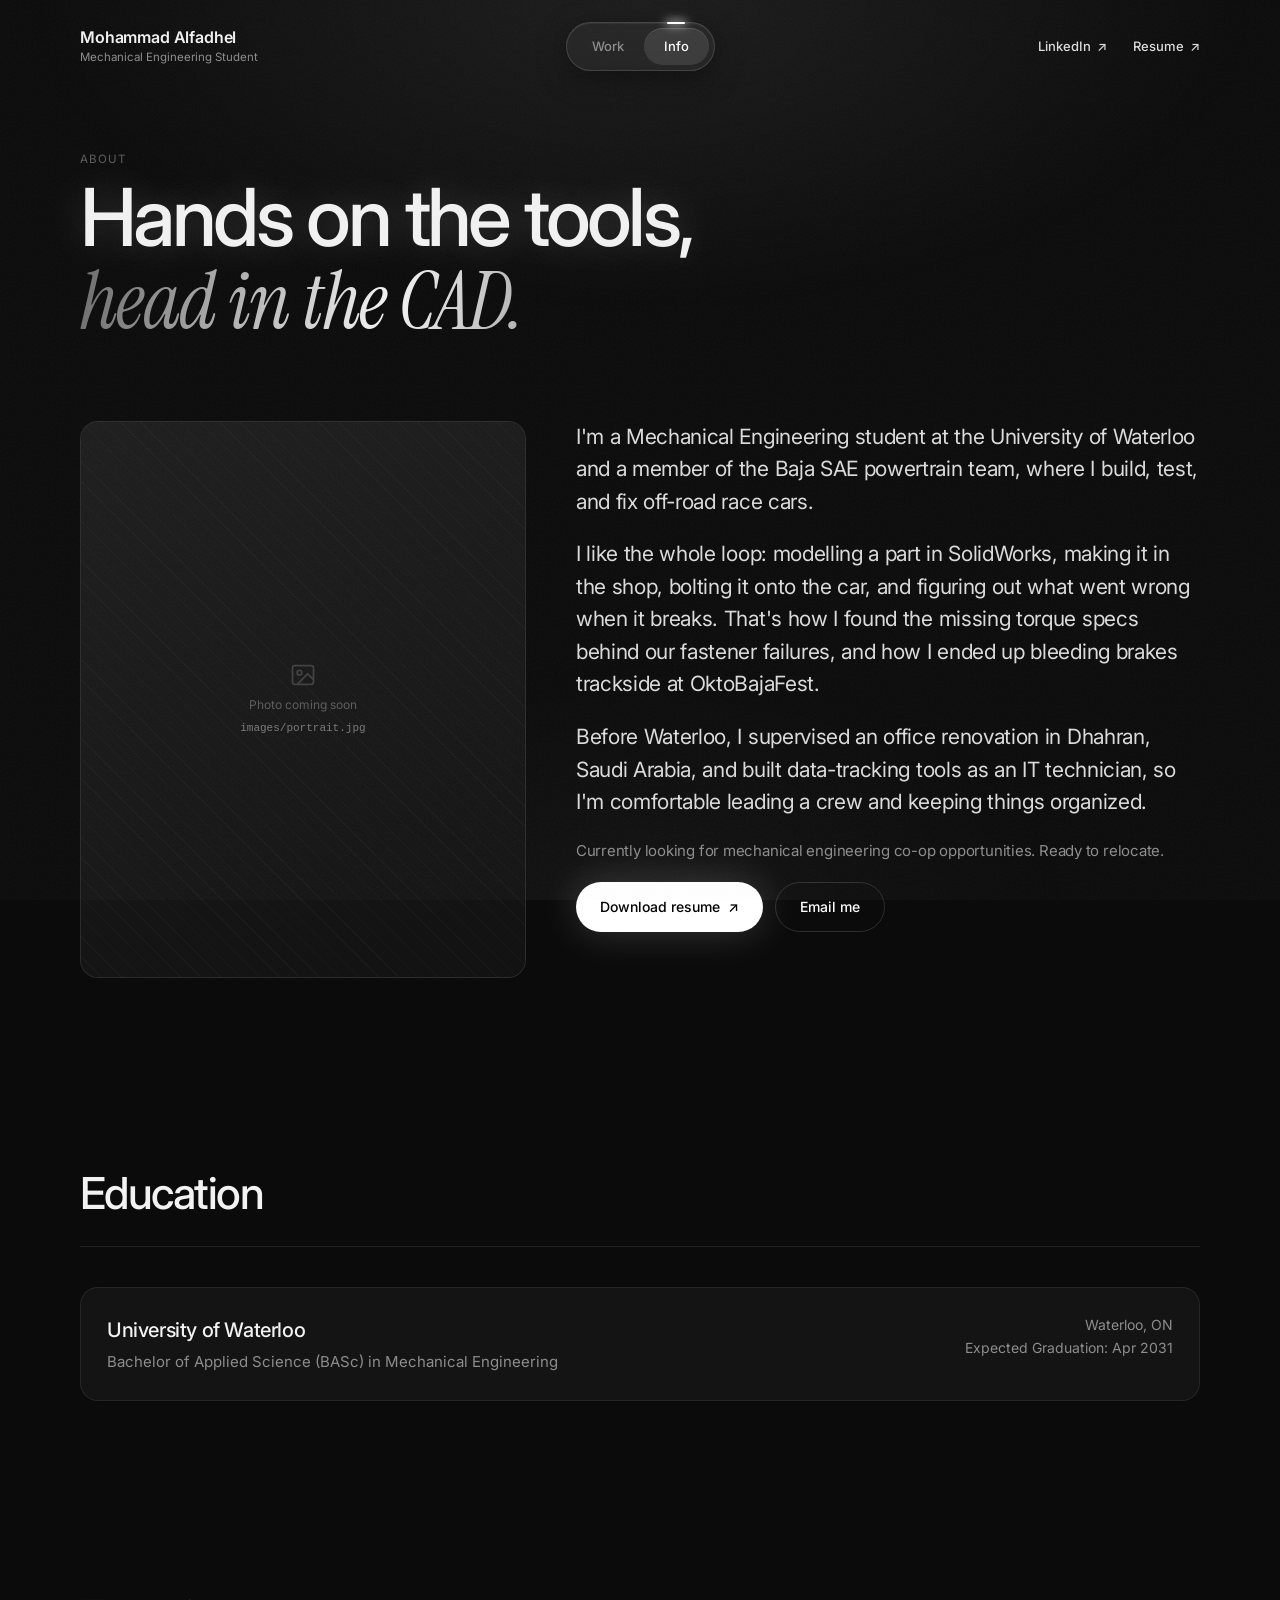
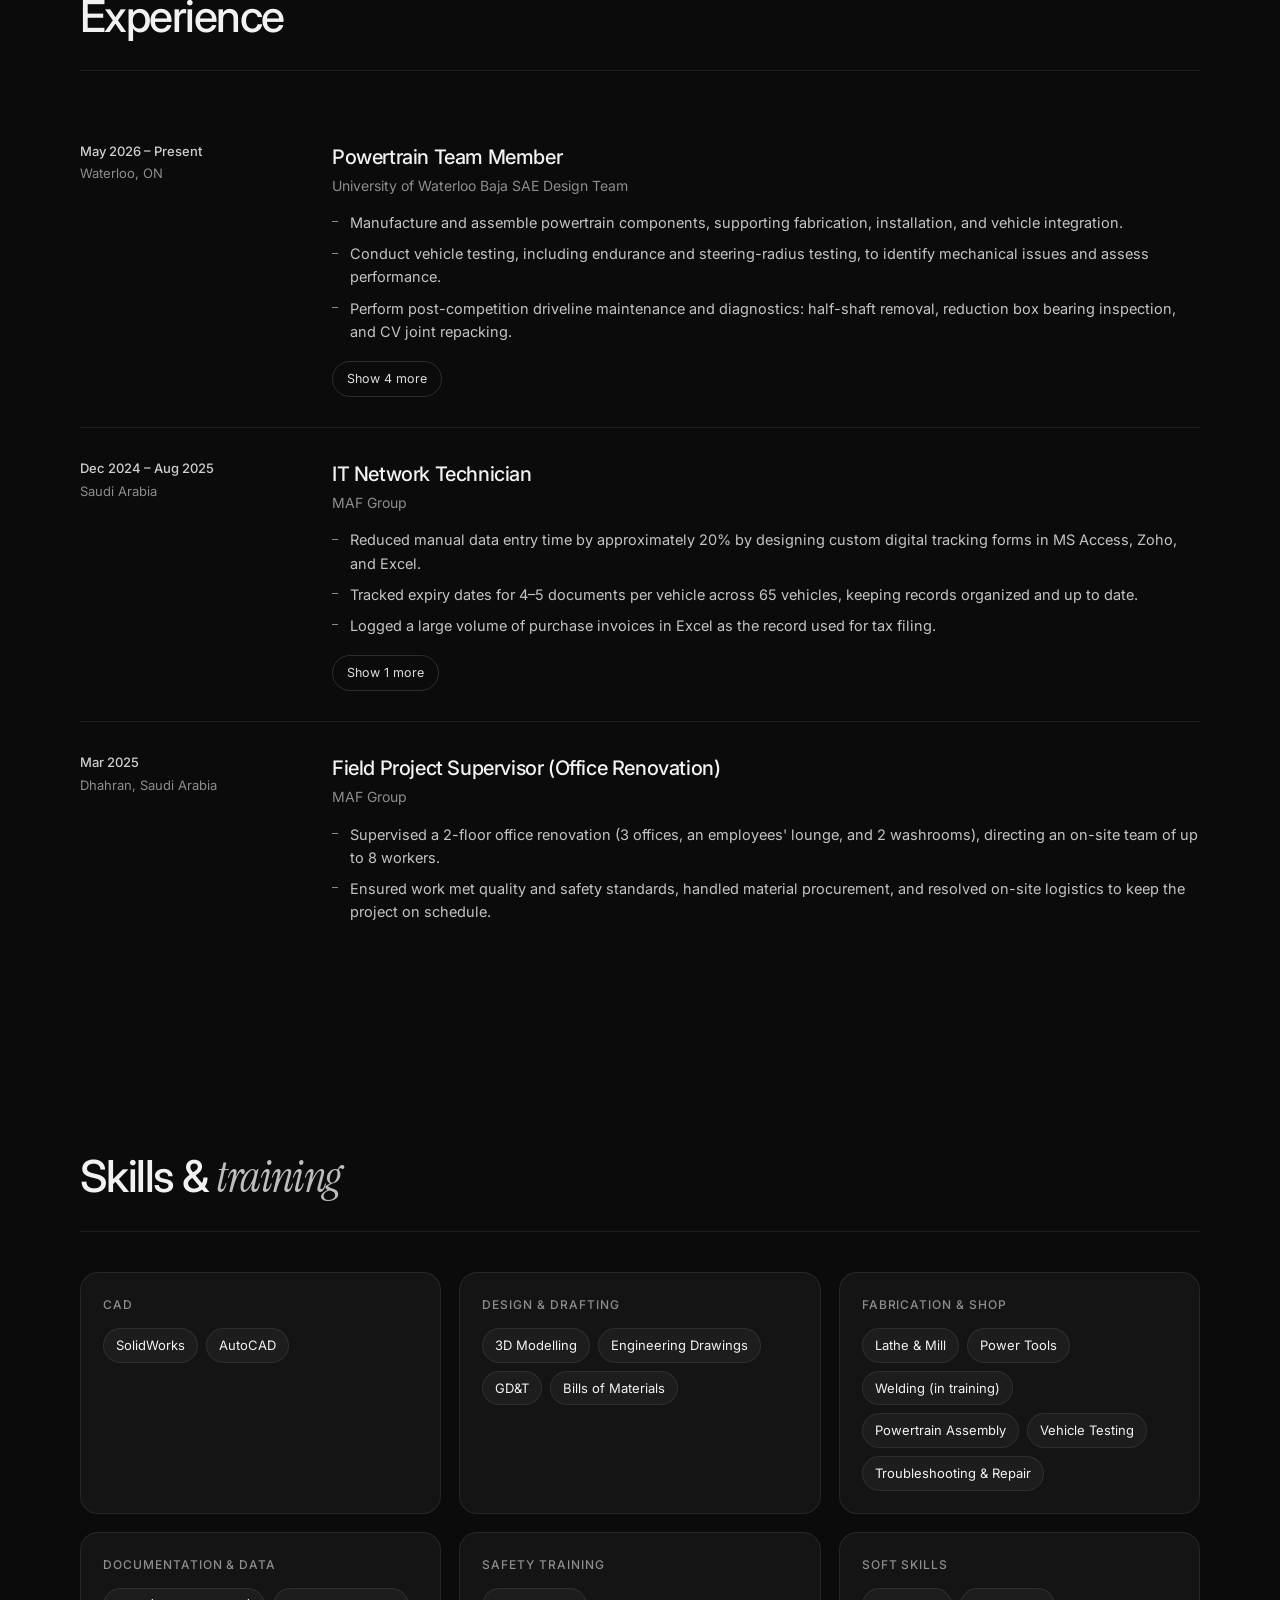
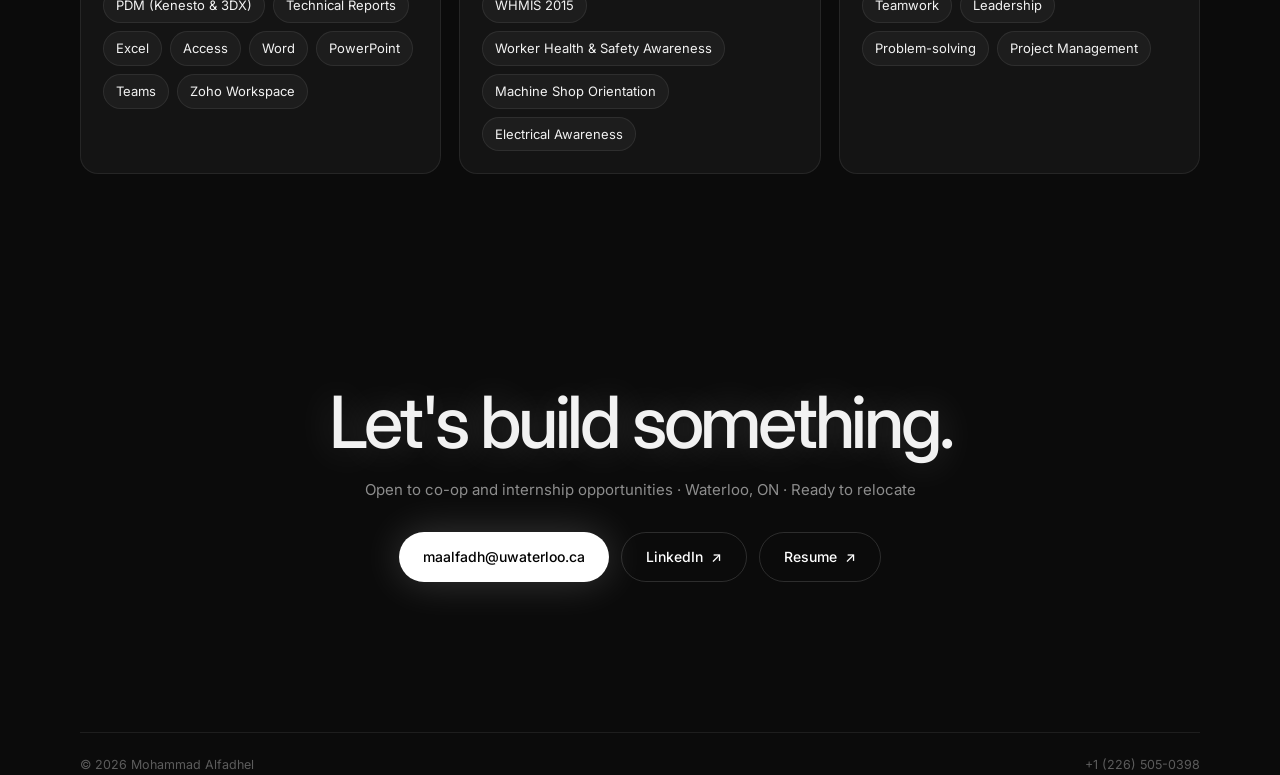
==== info.html @ 616f3f87 "Add files via upload" ====
<!doctype html>
<html lang="en">
<head>
  <meta charset="utf-8">
  <meta name="viewport" content="width=device-width, initial-scale=1">
  <title>Info — Mohammad Alfadhel</title>
  <link rel="icon" href="data:image/svg+xml,%3Csvg xmlns='http://www.w3.org/2000/svg' viewBox='0 0 32 32'%3E%3Crect width='32' height='32' rx='8' fill='%23111'/%3E%3Ctext x='16' y='22' font-family='Georgia' font-style='italic' font-size='18' fill='white' text-anchor='middle'%3EM%3C/text%3E%3C/svg%3E">
  <link rel="preconnect" href="https://fonts.googleapis.com">
  <link rel="preconnect" href="https://fonts.gstatic.com" crossorigin>
  <link href="https://fonts.googleapis.com/css2?family=Inter:wght@300;400;500;600&family=Instrument+Serif:ital@0;1&display=swap" rel="stylesheet">
  <link rel="stylesheet" href="css/style.css">
</head>
<body data-page="info">
  <header class="site-header" id="header"></header>

  <main class="page-fade">
    <section class="project-hero wrap">
      <div class="tag reveal">About</div>
      <h1 class="reveal">Hands on the tools,<br><span class="accent">head in the CAD.</span></h1>
    </section>

    <section class="wrap" style="padding-top:20px">
      <div class="about">
        <div class="portrait reveal" id="portrait"></div>
        <div class="about-text reveal">
          <!-- Edit your bio here -->
          <p>I'm a Mechanical Engineering student at the University of Waterloo and a member of the Baja SAE powertrain team, where I build, test, and fix off-road race cars.</p>
          <p>I like the whole loop: modelling a part in SolidWorks, making it in the shop, bolting it onto the car, and figuring out what went wrong when it breaks. That's how I found the missing torque specs behind our fastener failures, and how I ended up bleeding brakes trackside at OktoBajaFest.</p>
          <p>Before Waterloo, I supervised an office renovation in Dhahran, Saudi Arabia, and built data-tracking tools as an IT technician, so I'm comfortable leading a crew and keeping things organized.</p>
          <p class="muted">Currently looking for mechanical engineering co-op opportunities. Ready to relocate.</p>
          <div class="btn-row" style="justify-content:flex-start">
            <a class="btn" href="resume.pdf" target="_blank" rel="noopener">Download resume <span class="arrow">↗</span></a>
            <a class="btn ghost" href="mailto:maalfadh@uwaterloo.ca">Email me</a>
          </div>
        </div>
      </div>
    </section>

    <section>
      <div class="wrap">
        <div class="section-head reveal"><h2>Education</h2></div>
        <div class="edu reveal" id="edu"></div>
      </div>
    </section>

    <section>
      <div class="wrap">
        <div class="section-head reveal"><h2>Experience</h2></div>
        <div class="timeline" id="experience"></div>
      </div>
    </section>

    <section>
      <div class="wrap">
        <div class="section-head reveal"><h2>Skills &amp; <em>training</em></h2></div>
        <div class="skills" id="skills"></div>
      </div>
    </section>
  </main>

  <footer id="footer"></footer>

  <script src="js/data.js"></script>
  <script src="js/main.js"></script>
</body>
</html>
---- css/style.css ----
/* ================== Base ================== */
:root {
  --bg: #0b0b0b;
  --panel: #141414;
  --panel-2: #1a1a1a;
  --line: rgba(255, 255, 255, 0.08);
  --line-2: rgba(255, 255, 255, 0.14);
  --text: #f2f2f2;
  --muted: #8d8d8d;
  --dim: #5c5c5c;
  --radius: 18px;
  --sans: "Inter", system-ui, -apple-system, "Segoe UI", Roboto, sans-serif;
  --serif: "Instrument Serif", "Times New Roman", Georgia, serif;
  --ease: cubic-bezier(0.22, 1, 0.36, 1);
}

* { box-sizing: border-box; }
html { scroll-behavior: smooth; }
body {
  margin: 0;
  background: var(--bg);
  color: var(--text);
  font-family: var(--sans);
  font-size: 15px;
  line-height: 1.6;
  -webkit-font-smoothing: antialiased;
  overflow-x: hidden;
}
/* soft spotlight + grain */
body::before {
  content: "";
  position: fixed;
  inset: 0;
  pointer-events: none;
  z-index: -1;
  background:
    radial-gradient(ellipse 70% 50% at 50% 0%, rgba(255,255,255,0.07), transparent 70%),
    radial-gradient(ellipse 50% 40% at 50% 100%, rgba(255,255,255,0.03), transparent 70%);
}
body::after {
  content: "";
  position: fixed;
  inset: 0;
  pointer-events: none;
  z-index: 100;
  opacity: 0.05;
  background-image: url("data:image/svg+xml,%3Csvg xmlns='http://www.w3.org/2000/svg' width='160' height='160'%3E%3Cfilter id='n'%3E%3CfeTurbulence type='fractalNoise' baseFrequency='0.9' numOctaves='2' stitchTiles='stitch'/%3E%3C/filter%3E%3Crect width='100%25' height='100%25' filter='url(%23n)'/%3E%3C/svg%3E");
}
a { color: inherit; text-decoration: none; }
img { max-width: 100%; display: block; }
::selection { background: #fff; color: #000; }

.wrap { width: min(1120px, 100% - 48px); margin-inline: auto; }

/* ================== Header ================== */
.site-header {
  position: fixed;
  top: 0; left: 0; right: 0;
  z-index: 50;
  padding: 22px 0;
  transition: background 0.4s var(--ease), padding 0.4s var(--ease);
}
.site-header.scrolled {
  background: rgba(11, 11, 11, 0.7);
  backdrop-filter: blur(14px);
  -webkit-backdrop-filter: blur(14px);
  padding: 14px 0;
  border-bottom: 1px solid var(--line);
}
.header-inner {
  display: grid;
  grid-template-columns: 1fr auto 1fr;
  align-items: center;
  gap: 16px;
}
.brand { line-height: 1.25; }
.brand strong { display: block; font-weight: 600; font-size: 16px; letter-spacing: -0.01em; }
.brand span { font-size: 11.5px; color: var(--muted); }

.pill-nav {
  position: relative;
  display: flex;
  padding: 5px;
  border-radius: 999px;
  background: rgba(255, 255, 255, 0.05);
  border: 1px solid var(--line-2);
  box-shadow: inset 0 1px 0 rgba(255,255,255,0.06), 0 8px 30px rgba(0,0,0,0.4);
  backdrop-filter: blur(10px);
}
.pill-nav a {
  position: relative;
  z-index: 1;
  padding: 8px 20px;
  font-size: 13px;
  font-weight: 500;
  color: var(--muted);
  transition: color 0.3s;
}
.pill-nav a.active, .pill-nav a:hover { color: #fff; }
.pill-indicator {
  position: absolute;
  top: 5px; bottom: 5px;
  border-radius: 999px;
  background: rgba(255, 255, 255, 0.1);
  box-shadow: inset 0 1px 0 rgba(255,255,255,0.12);
  transition: left 0.45s var(--ease), width 0.45s var(--ease);
}
/* little glowing tick above the active tab, like the reference */
.pill-indicator::before {
  content: "";
  position: absolute;
  top: -6px; left: 50%;
  width: 18px; height: 2px;
  transform: translateX(-50%);
  border-radius: 2px;
  background: #fff;
  box-shadow: 0 0 10px 2px rgba(255,255,255,0.6);
}

.header-links { display: flex; justify-content: flex-end; gap: 26px; font-size: 13px; font-weight: 500; }
.header-links a { display: inline-flex; gap: 6px; align-items: center; color: #ddd; transition: color 0.2s; }
.header-links a:hover { color: #fff; }
.arrow { display: inline-block; transition: transform 0.3s var(--ease); }
a:hover .arrow { transform: translate(2px, -2px); }

/* ================== Hero ================== */
.hero {
  min-height: 100vh;
  display: flex;
  align-items: center;
  padding: 120px 0 60px;
}
.browser {
  position: relative;
  width: 100%;
  border-radius: 16px;
  background: linear-gradient(180deg, #1c1c1c, #121212 60%, #0e0e0e);
  border: 1px solid var(--line-2);
  box-shadow:
    0 0 0 1px rgba(0,0,0,0.6),
    0 40px 120px -20px rgba(0,0,0,0.9),
    0 0 80px -10px rgba(255,255,255,0.08);
  overflow: hidden;
  opacity: 0;
  transform: translateY(30px) scale(0.98);
  animation: rise 1.2s var(--ease) 0.15s forwards;
}
/* fade the bottom of the window into the page */
.browser::after {
  content: "";
  position: absolute;
  left: 0; right: 0; bottom: 0;
  height: 30%;
  background: linear-gradient(transparent, var(--bg));
  pointer-events: none;
}
.browser-bar {
  display: flex;
  align-items: center;
  gap: 7px;
  height: 30px;
  padding: 0 14px;
  background: linear-gradient(90deg, #6f6f6f, #b8b8b8 50%, #6f6f6f);
  border-bottom: 1px solid rgba(0,0,0,0.5);
}
.browser-bar i { width: 10px; height: 10px; border-radius: 50%; display: block; }
.browser-bar i:nth-child(1) { background: #ff5f57; }
.browser-bar i:nth-child(2) { background: #febc2e; }
.browser-bar i:nth-child(3) { background: #28c840; }
.browser-bar b { margin-left: auto; color: rgba(0,0,0,0.35); font-weight: 300; font-size: 18px; }

.browser-body { position: relative; padding: clamp(40px, 8vw, 90px) clamp(24px, 6vw, 70px) clamp(60px, 9vw, 110px); }

.headline {
  margin: 0;
  font-weight: 500;
  font-size: clamp(40px, 7.4vw, 92px);
  line-height: 1.02;
  letter-spacing: -0.045em;
  filter: drop-shadow(0 0 28px rgba(255,255,255,0.22));
}
.headline .line { display: block; overflow: hidden; padding-bottom: 0.08em; margin-bottom: -0.08em; }
.headline .line > span {
  display: inline-block;
  transform: translateY(105%);
  animation: lineUp 1.1s var(--ease) forwards;
}
.headline .line:nth-child(1) > span { animation-delay: 0.45s; }
.headline .line:nth-child(2) > span { animation-delay: 0.6s; }
.accent {
  font-family: var(--serif);
  font-style: italic;
  font-weight: 400;
  letter-spacing: -0.02em;
  padding-right: 0.08em;
  background: linear-gradient(100deg, #6b6b6b 0%, #f5f5f5 35%, #9a9a9a 55%, #e8e8e8 80%, #777 100%);
  background-size: 200% 100%;
  -webkit-background-clip: text;
  background-clip: text;
  color: transparent;
  text-shadow: none;
  animation: shine 6s linear infinite;
}

.hero-intro {
  margin: clamp(32px, 6vw, 64px) 0 0 auto;
  width: fit-content;
  max-width: 100%;
  font-size: clamp(15px, 1.5vw, 18px);
  line-height: 1.45;
  letter-spacing: -0.01em;
  opacity: 0;
  animation: fadeIn 1s var(--ease) 1s forwards;
}
.hero-intro p { margin: 0; }
.hero-intro .sub { color: var(--muted); }

.scroll-cue {
  position: absolute;
  left: 50%;
  bottom: 26px;
  z-index: 2;
  transform: translateX(-50%);
  color: var(--muted);
  font-size: 22px;
  opacity: 0;
  animation: fadeIn 1s 1.4s forwards, bob 2.2s ease-in-out 2s infinite;
}
.scroll-cue:hover { color: #fff; }

/* ================== Sections ================== */
section { padding: 90px 0; }
.section-head {
  display: flex;
  align-items: baseline;
  justify-content: space-between;
  gap: 16px;
  margin-bottom: 40px;
  padding-bottom: 18px;
  border-bottom: 1px solid var(--line);
}
.section-head h2 {
  margin: 0;
  font-size: clamp(28px, 4vw, 44px);
  font-weight: 500;
  letter-spacing: -0.035em;
}
.section-head h2 em { font-family: var(--serif); font-weight: 400; color: #bdbdbd; }
.section-head span { color: var(--muted); font-size: 13px; }

/* ================== Project cards ================== */
.grid {
  display: grid;
  grid-template-columns: repeat(2, 1fr);
  gap: 22px;
}
.card {
  --mx: 50%; --my: 50%;
  position: relative;
  display: block;
  border-radius: var(--radius);
  background: var(--panel);
  border: 1px solid var(--line);
  overflow: hidden;
  transition: transform 0.5s var(--ease), border-color 0.3s, box-shadow 0.5s var(--ease);
}
.card:first-child { grid-column: 1 / -1; }
.card:first-child .card-media { aspect-ratio: 21 / 9; }
.card::before {
  content: "";
  position: absolute;
  inset: 0;
  z-index: 2;
  pointer-events: none;
  background: radial-gradient(400px circle at var(--mx) var(--my), rgba(255,255,255,0.09), transparent 45%);
  opacity: 0;
  transition: opacity 0.3s;
}
.card:hover { transform: translateY(-6px); border-color: var(--line-2); box-shadow: 0 30px 60px -20px rgba(0,0,0,0.8); }
.card:hover::before { opacity: 1; }
.card-media { aspect-ratio: 16 / 10; overflow: hidden; background: var(--panel-2); }
.card-media img, .card-media .ph { width: 100%; height: 100%; object-fit: cover; transition: transform 0.9s var(--ease); }
.card:hover .card-media img, .card:hover .card-media .ph { transform: scale(1.05); }
.card-body { padding: 20px 22px 22px; display: flex; justify-content: space-between; gap: 16px; align-items: flex-end; }
.card-body h3 { margin: 4px 0 6px; font-size: 20px; font-weight: 500; letter-spacing: -0.02em; }
.card-body p { margin: 0; color: var(--muted); font-size: 14px; line-height: 1.5; }
.tag { font-size: 11.5px; text-transform: uppercase; letter-spacing: 0.08em; color: var(--dim); }
.badge3d {
  display: inline-block;
  margin-left: 8px;
  padding: 2px 8px;
  border: 1px solid var(--line-2);
  border-radius: 99px;
  font-size: 10px;
  color: #ccc;
  letter-spacing: 0.05em;
}
.card-go {
  flex: none;
  width: 40px; height: 40px;
  border-radius: 50%;
  display: grid;
  place-items: center;
  border: 1px solid var(--line-2);
  color: #ddd;
  transition: background 0.3s, color 0.3s, transform 0.4s var(--ease);
}
.card:hover .card-go { background: #fff; color: #000; transform: rotate(-45deg); }

/* image placeholder (shown until a real photo is added) */
.ph {
  display: grid;
  place-items: center;
  align-content: center;
  gap: 6px;
  width: 100%;
  height: 100%;
  min-height: 140px;
  color: var(--dim);
  font-size: 12px;
  text-align: center;
  padding: 16px;
  background:
    repeating-linear-gradient(45deg, rgba(255,255,255,0.025) 0 1px, transparent 1px 14px),
    linear-gradient(160deg, #1d1d1d, #121212);
}
.ph svg { width: 28px; height: 28px; opacity: 0.6; }
.ph code { font-family: ui-monospace, Consolas, monospace; color: #7a7a7a; font-size: 11px; }

/* ================== Experience ================== */
.timeline { position: relative; }
.job {
  display: grid;
  grid-template-columns: 220px 1fr;
  gap: 32px;
  padding: 30px 0;
  border-bottom: 1px solid var(--line);
}
.job:last-child { border-bottom: 0; }
.job-meta { color: var(--muted); font-size: 13px; }
.job-meta .dates { color: #cfcfcf; font-weight: 500; display: block; margin-bottom: 2px; }
.job h3 { margin: 0; font-size: 20px; font-weight: 500; letter-spacing: -0.02em; }
.job .org { color: var(--muted); font-size: 14px; margin: 2px 0 14px; }
.job ul { margin: 0; padding: 0; list-style: none; }
.job li { position: relative; padding-left: 18px; margin: 8px 0; color: #c4c4c4; font-size: 14.5px; }
.job li::before { content: ""; position: absolute; left: 0; top: 0.72em; width: 6px; height: 1px; background: var(--muted); }
.job.collapsed li:nth-child(n+4) { display: none; }
.more-btn {
  margin-top: 10px;
  padding: 7px 14px;
  font: inherit;
  font-size: 12.5px;
  color: #ddd;
  background: transparent;
  border: 1px solid var(--line-2);
  border-radius: 99px;
  cursor: pointer;
  transition: background 0.2s;
}
.more-btn:hover { background: rgba(255,255,255,0.08); }

/* ================== Skills ================== */
.skills { display: grid; grid-template-columns: repeat(3, 1fr); gap: 18px; }
.skill-group {
  padding: 22px;
  border-radius: var(--radius);
  background: var(--panel);
  border: 1px solid var(--line);
}
.skill-group h4 { margin: 0 0 14px; font-size: 12px; font-weight: 500; text-transform: uppercase; letter-spacing: 0.08em; color: var(--muted); }
.chips { display: flex; flex-wrap: wrap; gap: 8px; }
.chip {
  padding: 6px 12px;
  border-radius: 99px;
  font-size: 13px;
  background: rgba(255,255,255,0.04);
  border: 1px solid var(--line);
  transition: background 0.25s, border-color 0.25s, transform 0.25s var(--ease);
}
.chip:hover { background: rgba(255,255,255,0.1); border-color: var(--line-2); transform: translateY(-2px); }

/* ================== Footer / contact ================== */
.contact { text-align: center; padding: 120px 0 60px; }
.contact h2 {
  margin: 0 0 18px;
  font-size: clamp(36px, 6vw, 72px);
  font-weight: 500;
  letter-spacing: -0.045em;
  line-height: 1.05;
  text-shadow: 0 0 40px rgba(255,255,255,0.2);
}
.contact p { color: var(--muted); margin: 0 0 30px; }
.btn {
  display: inline-flex;
  align-items: center;
  gap: 8px;
  padding: 13px 24px;
  border-radius: 99px;
  font-weight: 500;
  font-size: 14px;
  background: #fff;
  color: #000;
  box-shadow: 0 0 40px rgba(255,255,255,0.18);
  transition: transform 0.3s var(--ease), box-shadow 0.3s;
}
.btn:hover { transform: translateY(-2px); box-shadow: 0 0 60px rgba(255,255,255,0.3); }
.btn.ghost { background: transparent; color: #fff; border: 1px solid var(--line-2); box-shadow: none; }
.btn.ghost:hover { background: rgba(255,255,255,0.06); }
.btn-row { display: flex; gap: 12px; justify-content: center; flex-wrap: wrap; }
.footer-bar {
  display: flex;
  justify-content: space-between;
  gap: 16px;
  flex-wrap: wrap;
  margin-top: 90px;
  padding-top: 22px;
  border-top: 1px solid var(--line);
  color: var(--dim);
  font-size: 12.5px;
}
.footer-bar a:hover { color: #fff; }

/* ================== Project page ================== */
.project-hero { padding: 150px 0 40px; }
.back { display: inline-flex; gap: 8px; color: var(--muted); font-size: 13px; margin-bottom: 30px; transition: color 0.2s; }
.back:hover { color: #fff; }
.project-hero h1 {
  margin: 8px 0 18px;
  font-size: clamp(38px, 6.5vw, 80px);
  font-weight: 500;
  letter-spacing: -0.045em;
  line-height: 1.02;
  text-shadow: 0 0 40px rgba(255,255,255,0.2);
}
.project-hero .lead { max-width: 680px; color: #bdbdbd; font-size: clamp(16px, 1.6vw, 19px); margin: 0; }
.facts {
  display: grid;
  grid-template-columns: repeat(3, 1fr);
  margin: 46px 0 0;
  border-top: 1px solid var(--line);
  border-bottom: 1px solid var(--line);
}
.facts div { padding: 18px 0; }
.facts div + div { padding-left: 24px; border-left: 1px solid var(--line); }
.facts dt { font-size: 11.5px; text-transform: uppercase; letter-spacing: 0.08em; color: var(--dim); margin-bottom: 4px; }
.facts dd { margin: 0; font-size: 14.5px; }
.project-cover { margin: 40px 0 0; border-radius: var(--radius); overflow: hidden; border: 1px solid var(--line); aspect-ratio: 16 / 8; background: var(--panel-2); }
.project-cover img, .project-cover .ph { width: 100%; height: 100%; object-fit: cover; }

.story { padding: 70px 0 20px; }
.story-row {
  display: grid;
  grid-template-columns: 220px 1fr;
  gap: 32px;
  padding: 30px 0;
  border-top: 1px solid var(--line);
}
.story-row h3 { margin: 0; font-size: 13px; font-weight: 500; text-transform: uppercase; letter-spacing: 0.08em; color: var(--muted); }
.story-row h3 span { color: var(--dim); margin-right: 10px; }
.story-row p { margin: 0; font-size: clamp(17px, 1.8vw, 22px); line-height: 1.5; letter-spacing: -0.015em; color: #e6e6e6; }

.gallery { display: grid; grid-template-columns: repeat(2, 1fr); gap: 18px; }
.gallery figure { margin: 0; border-radius: 14px; overflow: hidden; border: 1px solid var(--line); aspect-ratio: 4 / 3; background: var(--panel-2); }
.gallery img, .gallery .ph { width: 100%; height: 100%; object-fit: cover; }

/* 3D viewer */
.viewer {
  position: relative;
  border-radius: var(--radius);
  overflow: hidden;
  border: 1px solid var(--line-2);
  aspect-ratio: 16 / 9;
  background: radial-gradient(ellipse at 50% 40%, #262626, #0d0d0d 75%);
  box-shadow: 0 0 80px -20px rgba(255,255,255,0.08);
}
.viewer canvas { display: block; width: 100% !important; height: 100% !important; cursor: grab; touch-action: none; }
.viewer canvas:active { cursor: grabbing; }
.viewer-hint {
  position: absolute;
  left: 50%; bottom: 16px;
  transform: translateX(-50%);
  padding: 6px 14px;
  border-radius: 99px;
  font-size: 12px;
  color: #bbb;
  background: rgba(0,0,0,0.5);
  border: 1px solid var(--line);
  backdrop-filter: blur(8px);
  pointer-events: none;
  white-space: nowrap;
  transition: opacity 0.5s;
}
.viewer-msg { position: absolute; inset: 0; display: grid; place-items: center; text-align: center; padding: 20px; color: var(--muted); font-size: 14px; }
.viewer-msg strong { display: block; color: #ddd; font-weight: 500; margin-bottom: 6px; font-size: 16px; }
.viewer-reset {
  position: absolute;
  top: 14px; right: 14px;
  padding: 6px 12px;
  font: inherit;
  font-size: 12px;
  color: #ddd;
  background: rgba(0,0,0,0.5);
  border: 1px solid var(--line-2);
  border-radius: 99px;
  cursor: pointer;
}
.viewer-reset:hover { background: rgba(255,255,255,0.1); }

.pager { display: grid; grid-template-columns: 1fr 1fr; gap: 18px; padding: 70px 0 0; }
.pager a {
  padding: 24px;
  border-radius: var(--radius);
  border: 1px solid var(--line);
  background: var(--panel);
  transition: border-color 0.3s, transform 0.4s var(--ease);
}
.pager a:hover { border-color: var(--line-2); transform: translateY(-4px); }
.pager a.next { text-align: right; }
.pager small { color: var(--dim); text-transform: uppercase; letter-spacing: 0.08em; font-size: 11px; }
.pager strong { display: block; margin-top: 6px; font-weight: 500; font-size: 18px; letter-spacing: -0.02em; }

/* ================== Info page ================== */
.about { display: grid; grid-template-columns: 1fr 1.4fr; gap: 50px; align-items: start; }
.portrait { border-radius: var(--radius); overflow: hidden; border: 1px solid var(--line); aspect-ratio: 4 / 5; background: var(--panel-2); }
.portrait img, .portrait .ph { width: 100%; height: 100%; object-fit: cover; }
.about-text p { font-size: clamp(17px, 1.7vw, 21px); line-height: 1.55; letter-spacing: -0.015em; color: #dcdcdc; margin: 0 0 20px; }
.about-text p.muted { color: var(--muted); font-size: 15px; }
.edu {
  display: flex;
  justify-content: space-between;
  gap: 20px;
  flex-wrap: wrap;
  padding: 26px;
  border-radius: var(--radius);
  background: var(--panel);
  border: 1px solid var(--line);
}
.edu h3 { margin: 0 0 4px; font-weight: 500; font-size: 20px; letter-spacing: -0.02em; }
.edu p { margin: 0; color: var(--muted); }
.edu .right { text-align: right; color: var(--muted); font-size: 14px; }

/* ================== Scroll reveal ================== */
.reveal { opacity: 0; transform: translateY(36px); transition: opacity 1s var(--ease), transform 1s var(--ease); transition-delay: var(--d, 0s); }
.reveal.in { opacity: 1; transform: none; }

/* page fade */
.page-fade { animation: fadeIn 0.6s var(--ease); }
body.leaving main, body.leaving footer { opacity: 0; transform: translateY(-10px); transition: opacity 0.35s, transform 0.35s; }

@keyframes rise { to { opacity: 1; transform: none; } }
@keyframes lineUp { to { transform: none; } }
@keyframes fadeIn { from { opacity: 0; } to { opacity: 1; } }
@keyframes bob { 0%, 100% { transform: translate(-50%, 0); } 50% { transform: translate(-50%, 8px); } }
@keyframes shine { to { background-position: -200% 0; } }

/* ================== Responsive ================== */
@media (max-width: 860px) {
  .grid, .gallery, .skills { grid-template-columns: 1fr; }
  .card:first-child .card-media { aspect-ratio: 16 / 10; }
  .job, .story-row, .about { grid-template-columns: 1fr; gap: 10px; }
  .about { gap: 30px; }
  .portrait { max-width: 360px; }
  .facts { grid-template-columns: 1fr; }
  .facts div + div { padding-left: 0; border-left: 0; border-top: 1px solid var(--line); }
  .viewer { aspect-ratio: 4 / 3; }
}
@media (max-width: 640px) {
  .wrap { width: calc(100% - 32px); }
  .header-inner { grid-template-columns: 1fr auto; }
  .header-links { display: none; }
  .brand span { display: none; }
  .pill-nav a { padding: 7px 14px; }
  .hero { min-height: auto; padding-top: 100px; }
  .browser-body { padding-bottom: 80px; }
  .hero-intro { margin-left: 0; }
  section { padding: 64px 0; }
  .pager { grid-template-columns: 1fr; }
  .card-body { padding: 16px 18px 18px; }
}

@media (prefers-reduced-motion: reduce) {
  *, *::before, *::after { animation-duration: 0.01ms !important; animation-delay: 0s !important; transition-duration: 0.01ms !important; }
  .reveal { opacity: 1; transform: none; }
  .headline .line > span, .browser, .hero-intro, .scroll-cue { opacity: 1; transform: none; }
  html { scroll-behavior: auto; }
}
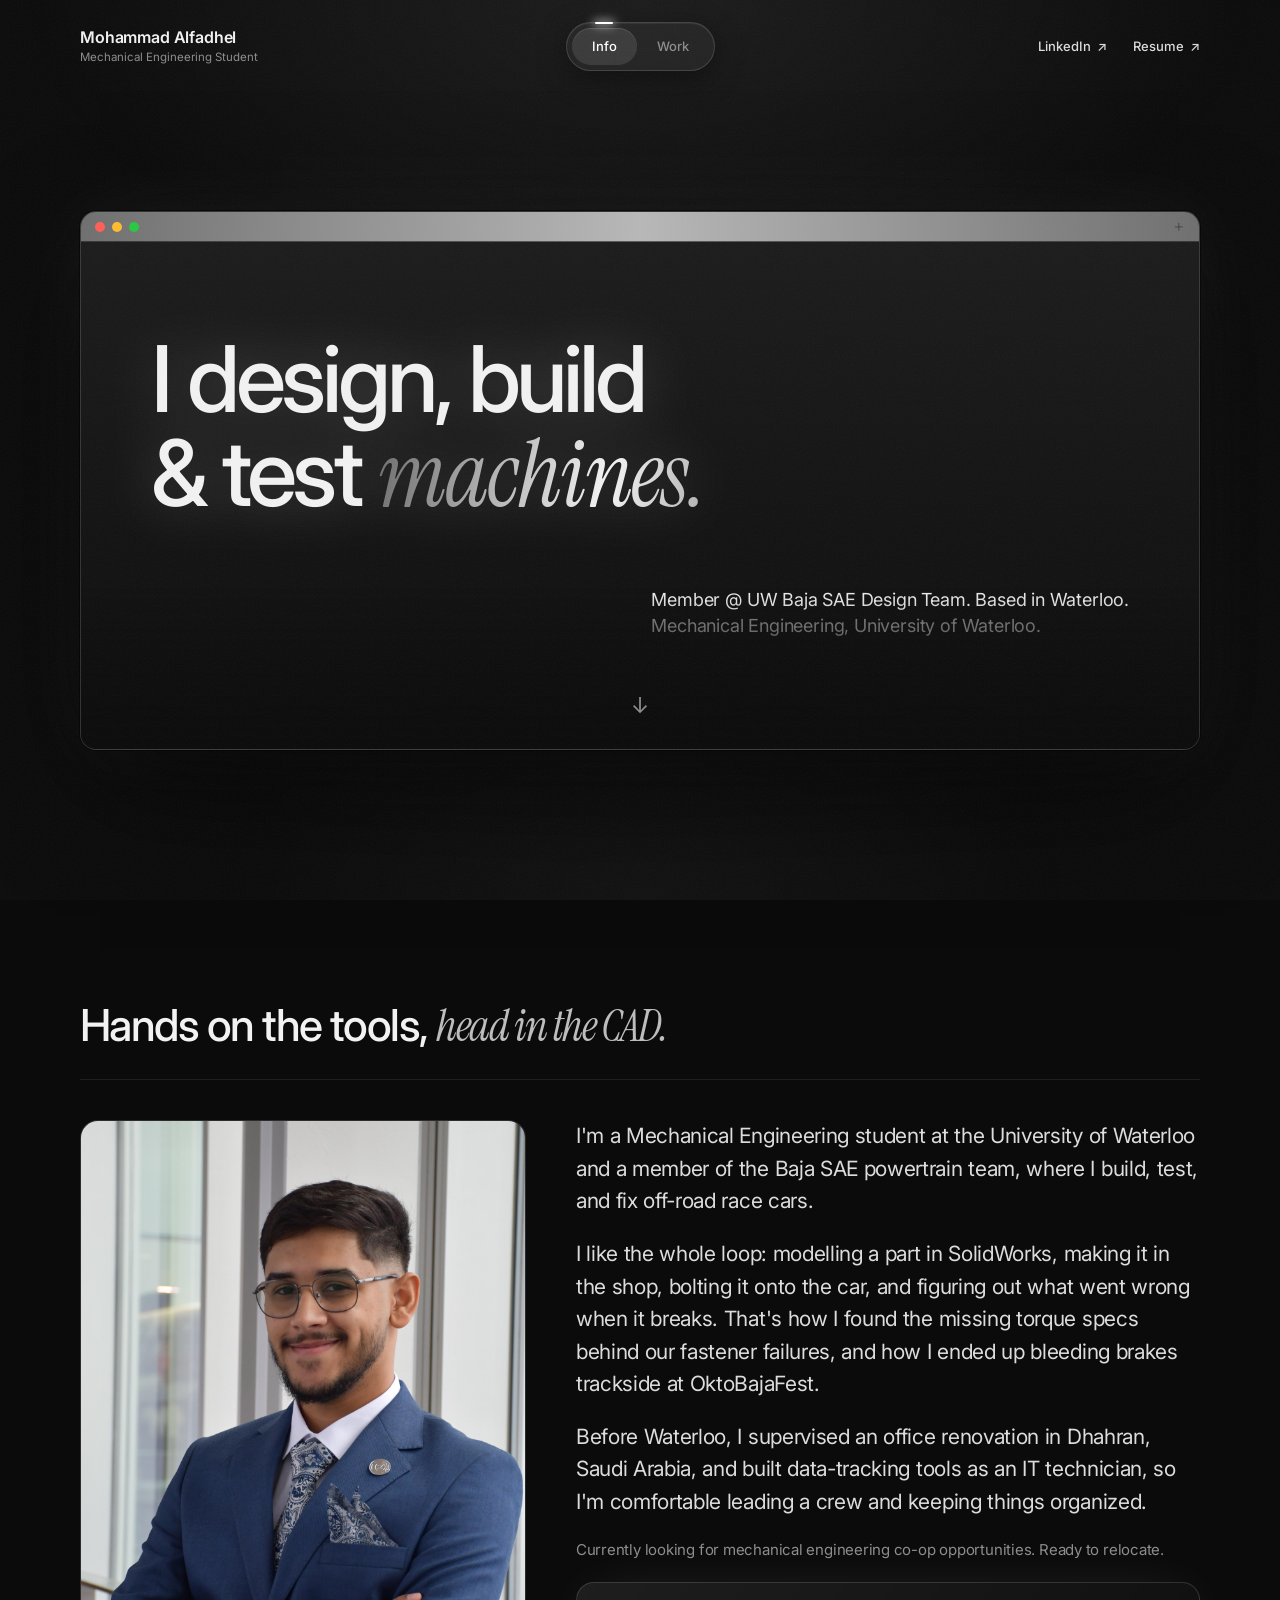
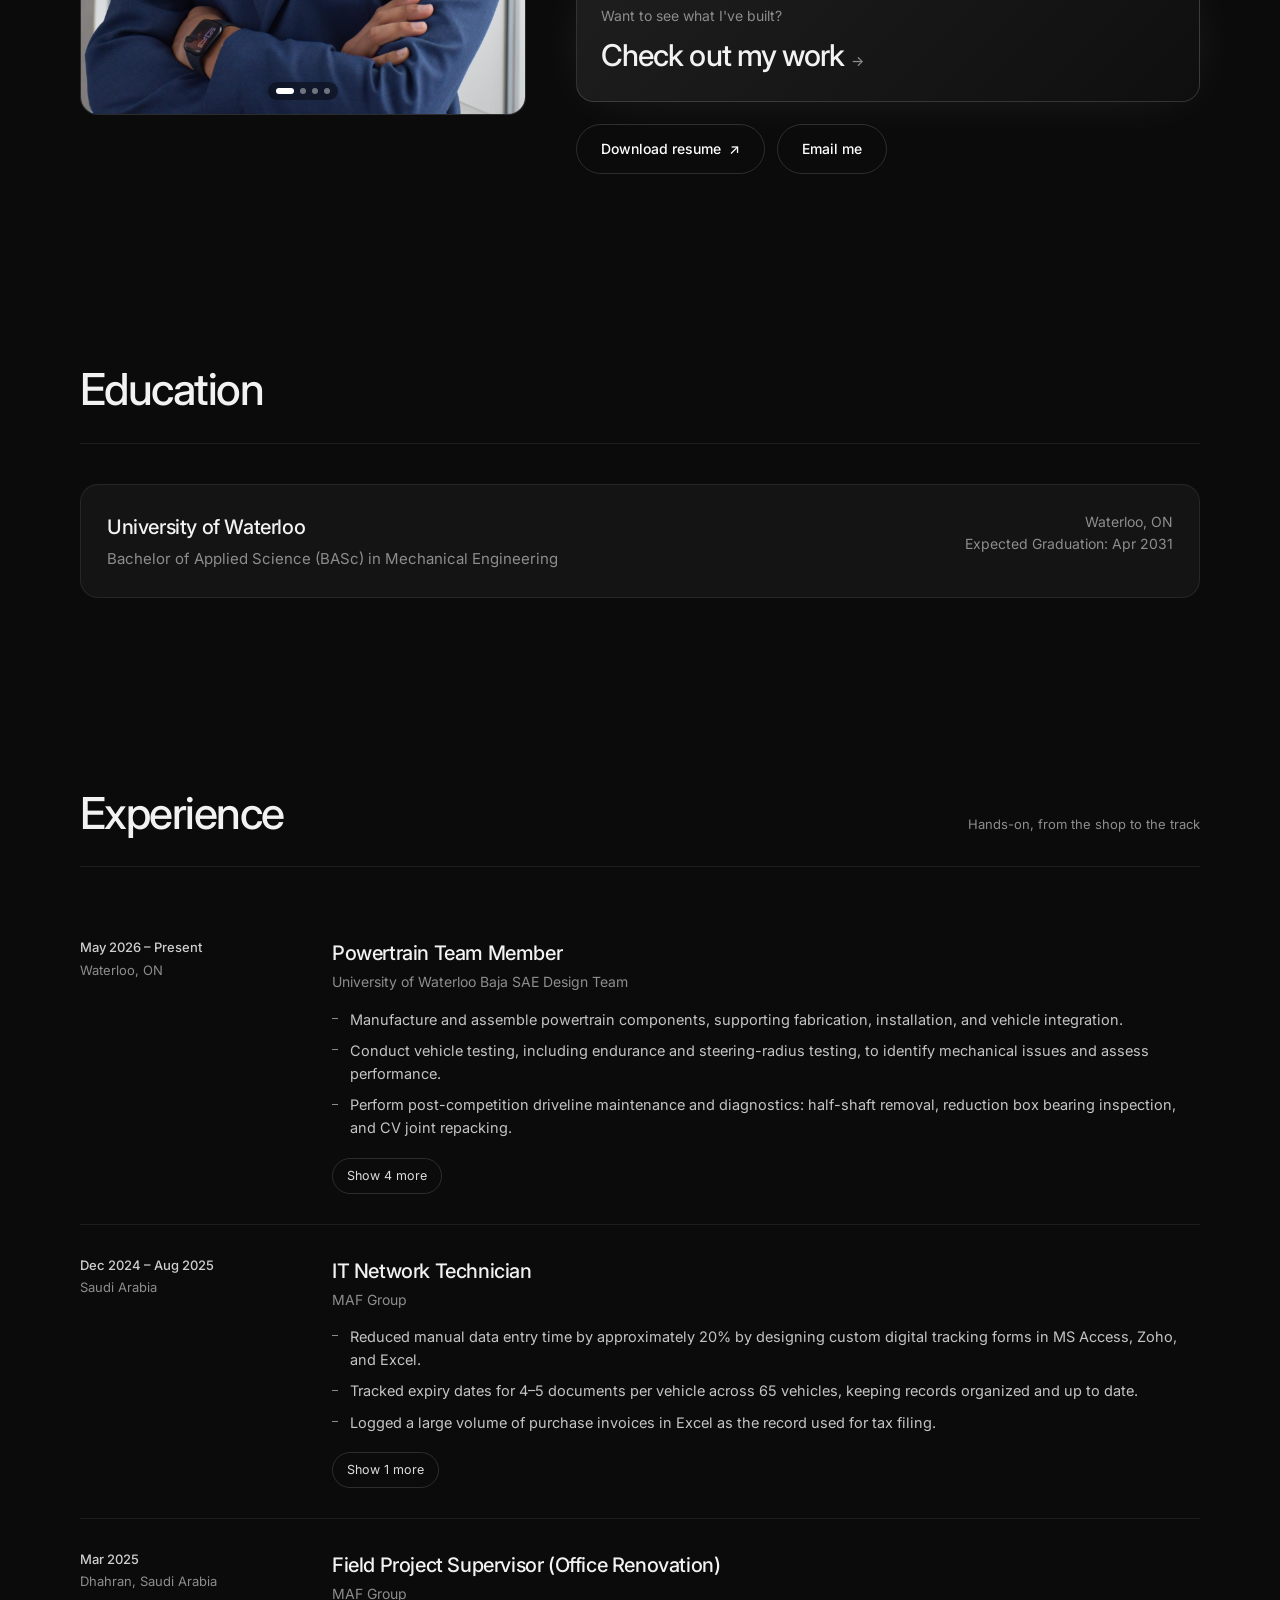
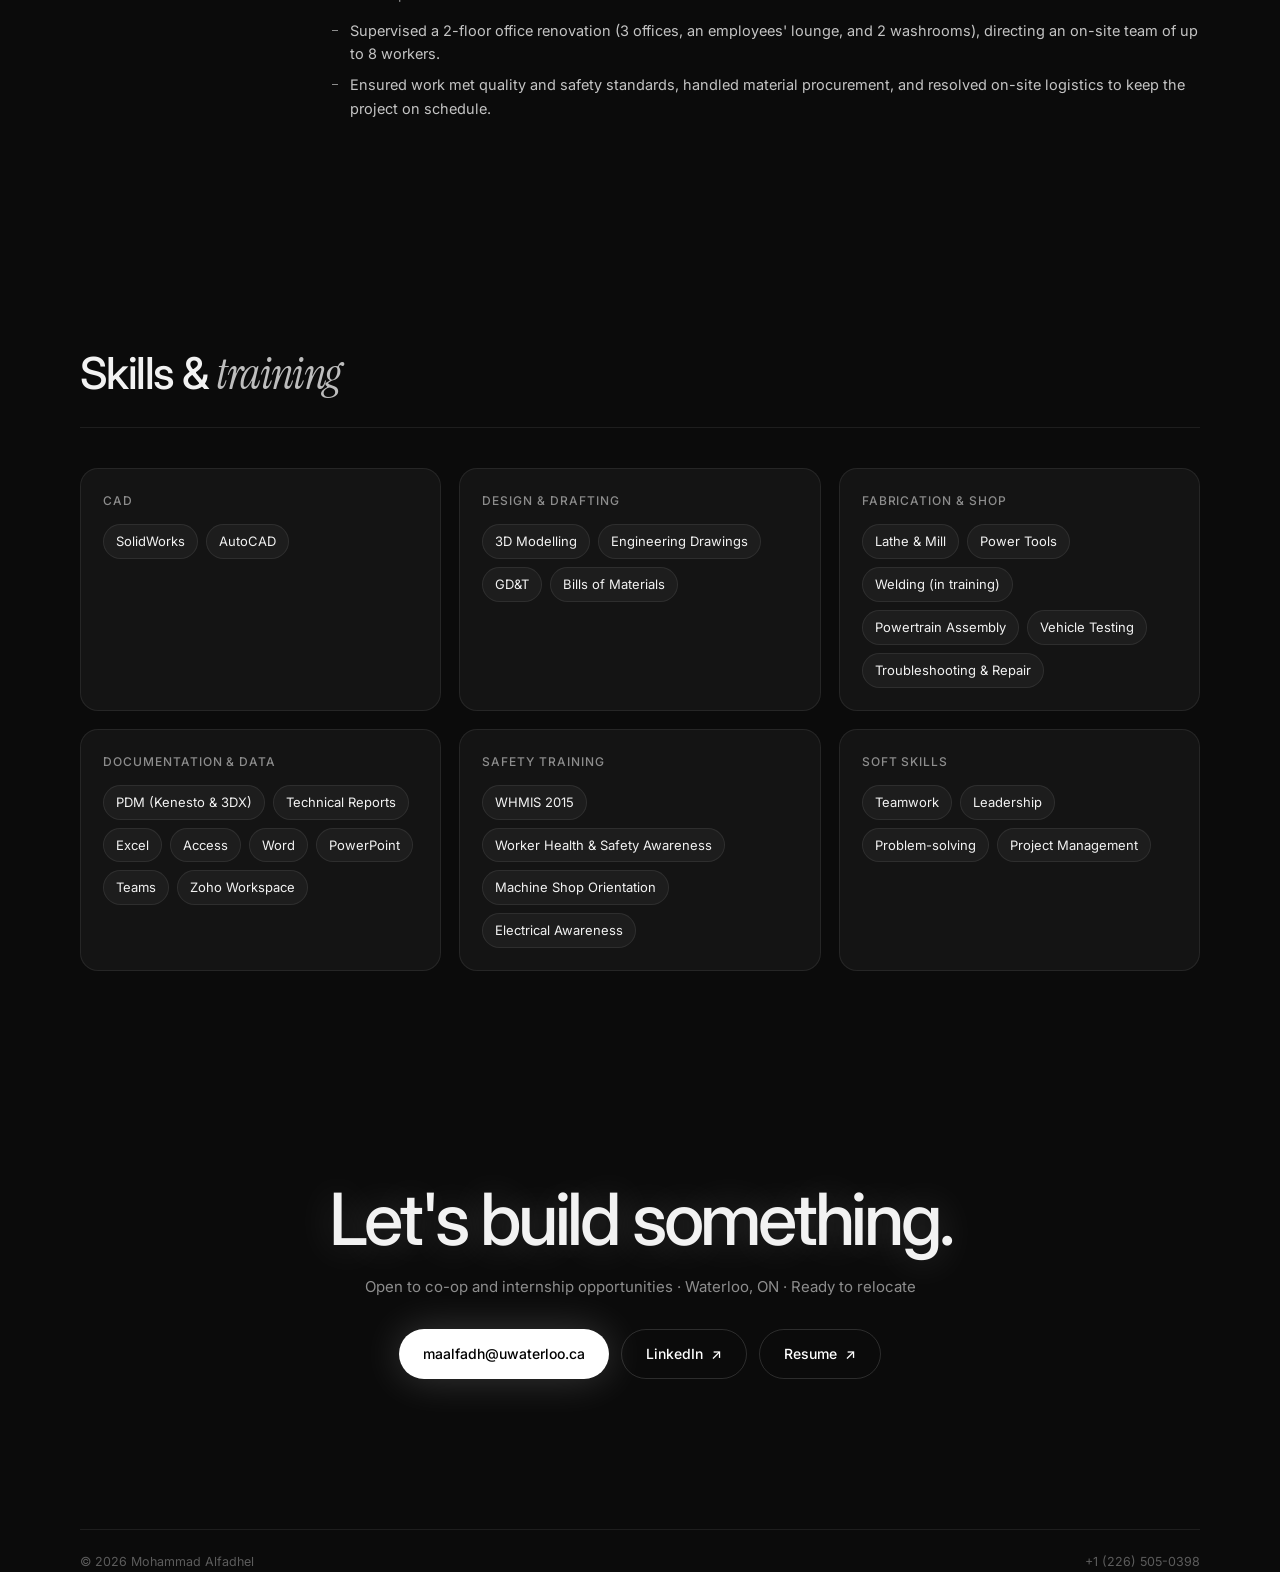
==== commit 83240dc9: "Version 2 Info is now the first page visitors see. It opens with the "I design, build & test machine" ====
--- a/info.html
+++ b/info.html
@@ -1,66 +1,13 @@
 <!doctype html>
+<!-- The Info page is now the home page (index.html). This file just forwards old links there. -->
 <html lang="en">
 <head>
   <meta charset="utf-8">
-  <meta name="viewport" content="width=device-width, initial-scale=1">
-  <title>Info — Mohammad Alfadhel</title>
-  <link rel="icon" href="data:image/svg+xml,%3Csvg xmlns='http://www.w3.org/2000/svg' viewBox='0 0 32 32'%3E%3Crect width='32' height='32' rx='8' fill='%23111'/%3E%3Ctext x='16' y='22' font-family='Georgia' font-style='italic' font-size='18' fill='white' text-anchor='middle'%3EM%3C/text%3E%3C/svg%3E">
-  <link rel="preconnect" href="https://fonts.googleapis.com">
-  <link rel="preconnect" href="https://fonts.gstatic.com" crossorigin>
-  <link href="https://fonts.googleapis.com/css2?family=Inter:wght@300;400;500;600&family=Instrument+Serif:ital@0;1&display=swap" rel="stylesheet">
-  <link rel="stylesheet" href="css/style.css">
+  <meta http-equiv="refresh" content="0; url=index.html">
+  <link rel="canonical" href="index.html">
+  <title>Mohammad Alfadhel</title>
 </head>
-<body data-page="info">
-  <header class="site-header" id="header"></header>
-
-  <main class="page-fade">
-    <section class="project-hero wrap">
-      <div class="tag reveal">About</div>
-      <h1 class="reveal">Hands on the tools,<br><span class="accent">head in the CAD.</span></h1>
-    </section>
-
-    <section class="wrap" style="padding-top:20px">
-      <div class="about">
-        <div class="portrait reveal" id="portrait"></div>
-        <div class="about-text reveal">
-          <!-- Edit your bio here -->
-          <p>I'm a Mechanical Engineering student at the University of Waterloo and a member of the Baja SAE powertrain team, where I build, test, and fix off-road race cars.</p>
-          <p>I like the whole loop: modelling a part in SolidWorks, making it in the shop, bolting it onto the car, and figuring out what went wrong when it breaks. That's how I found the missing torque specs behind our fastener failures, and how I ended up bleeding brakes trackside at OktoBajaFest.</p>
-          <p>Before Waterloo, I supervised an office renovation in Dhahran, Saudi Arabia, and built data-tracking tools as an IT technician, so I'm comfortable leading a crew and keeping things organized.</p>
-          <p class="muted">Currently looking for mechanical engineering co-op opportunities. Ready to relocate.</p>
-          <div class="btn-row" style="justify-content:flex-start">
-            <a class="btn" href="resume.pdf" target="_blank" rel="noopener">Download resume <span class="arrow">↗</span></a>
-            <a class="btn ghost" href="mailto:maalfadh@uwaterloo.ca">Email me</a>
-          </div>
-        </div>
-      </div>
-    </section>
-
-    <section>
-      <div class="wrap">
-        <div class="section-head reveal"><h2>Education</h2></div>
-        <div class="edu reveal" id="edu"></div>
-      </div>
-    </section>
-
-    <section>
-      <div class="wrap">
-        <div class="section-head reveal"><h2>Experience</h2></div>
-        <div class="timeline" id="experience"></div>
-      </div>
-    </section>
-
-    <section>
-      <div class="wrap">
-        <div class="section-head reveal"><h2>Skills &amp; <em>training</em></h2></div>
-        <div class="skills" id="skills"></div>
-      </div>
-    </section>
-  </main>
-
-  <footer id="footer"></footer>
-
-  <script src="js/data.js"></script>
-  <script src="js/main.js"></script>
+<body style="background:#0b0b0b">
+  <script>location.replace("index.html");</script>
 </body>
 </html>
